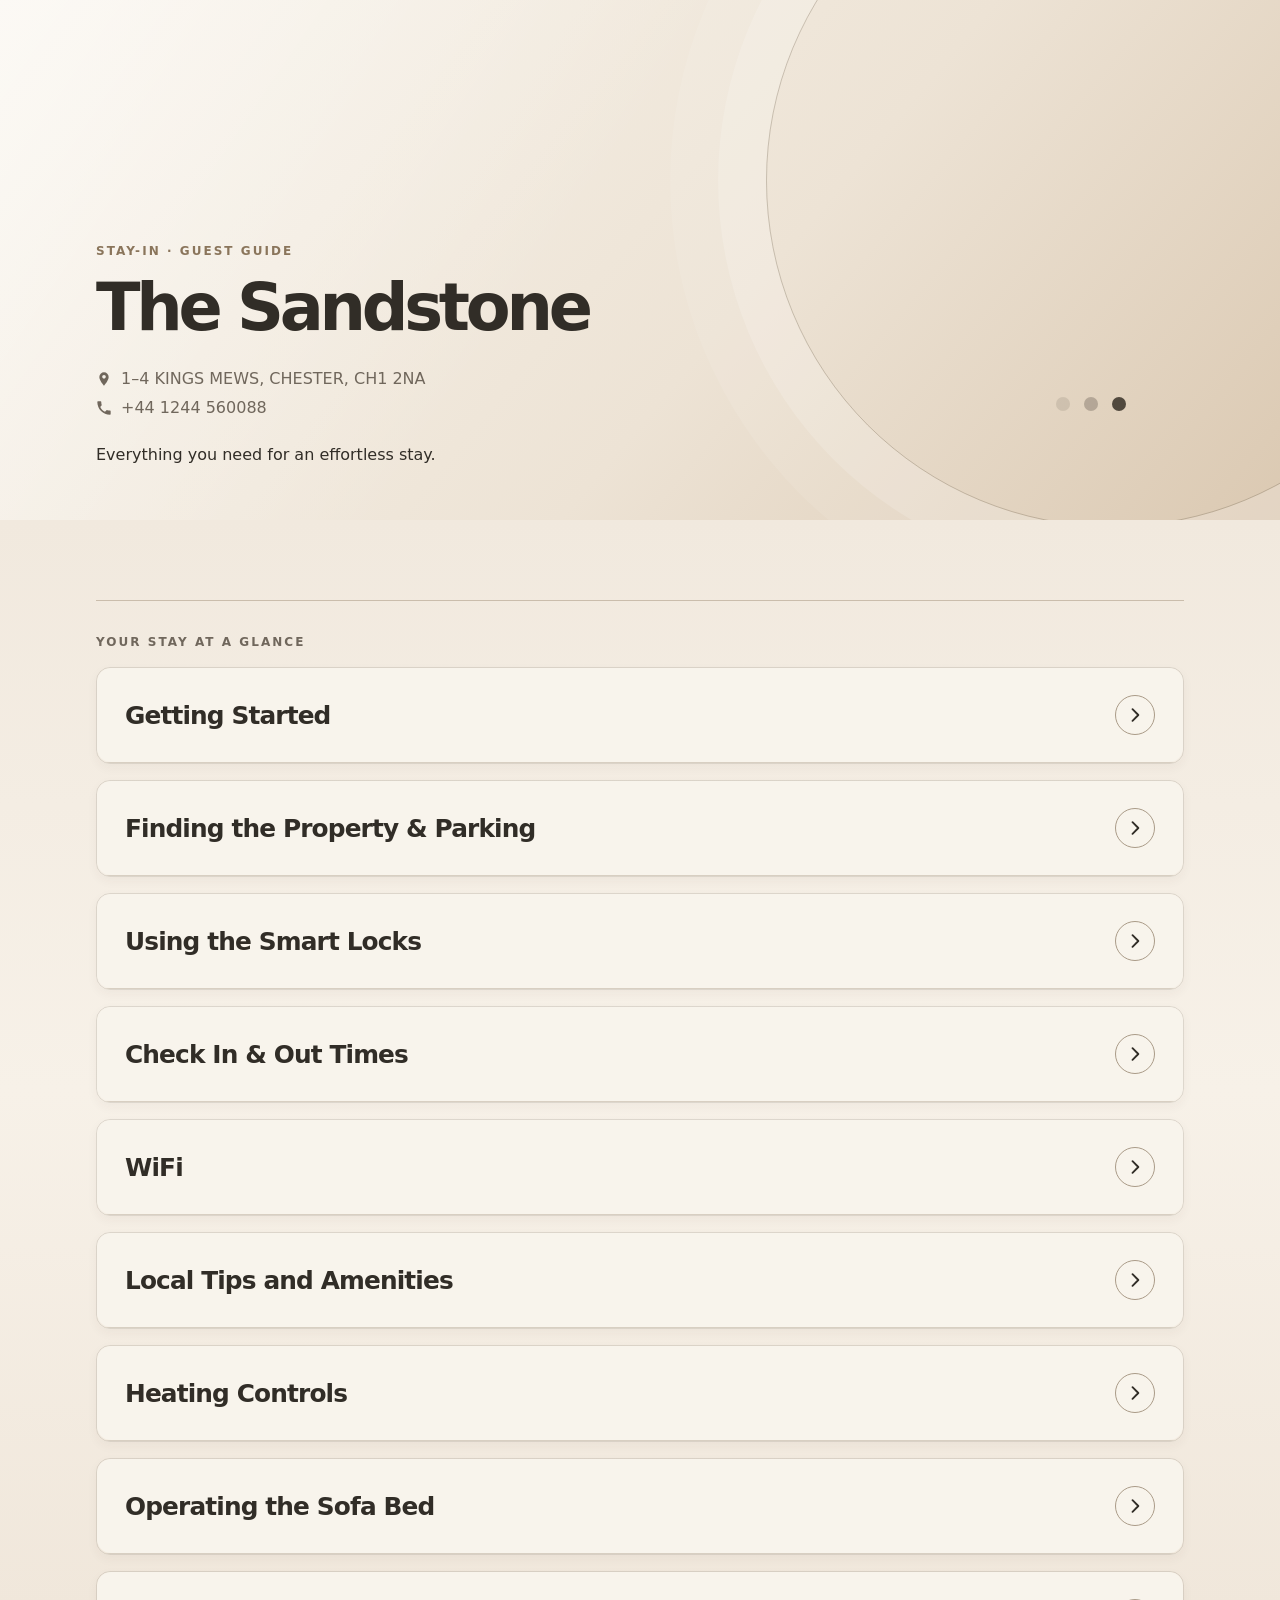
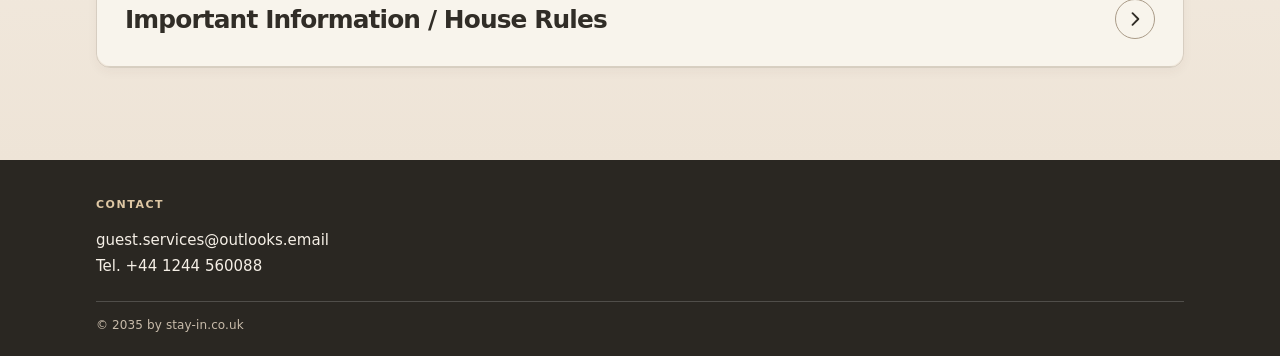
==== the-sandstone/index.html @ 91ca0dc3 "Sandstone_Added" ====
<!doctype html>
<html lang="en">
  <head>
    <meta charset="UTF-8" />
    <meta name="viewport" content="width=device-width, initial-scale=1.0" />
    <meta name="theme-color" content="#e9e1d3" />
    <title>The Sandstone | Guest Guide</title>
    <link rel="icon" type="image/png" href="assets/images/stay-in-favicon.png" />
    <style>
      :root {
        --page: #e8dece;
        --paper: #f8f4ec;
        --card: #f8f4ec;
        --card-soft: #eee5d8;
        --ink: #312d27;
        --muted: #70675c;
        --line: #cabdac;
        --accent: #51493e;
      }

      * { box-sizing: border-box; }
      html { scroll-behavior: smooth; }
      body {
        margin: 0;
        background: radial-gradient(circle at 90% 8%, #faf7f1 0, transparent 28%), var(--page);
        color: var(--ink);
        font-family: Inter, ui-sans-serif, system-ui, -apple-system, BlinkMacSystemFont, "Segoe UI", sans-serif;
        -webkit-font-smoothing: antialiased;
      }
      button, a { font: inherit; }
      .shell { width: min(100%, 1280px); margin: auto; overflow: hidden; }

      .hero {
        min-height: 520px;
        display: flex;
        align-items: flex-end;
        padding: 0 7.5% 56px;
        position: relative;
        overflow: hidden;
        isolation: isolate;
        background:
          linear-gradient(124deg, rgba(255,255,255,.45), transparent 45%),
          linear-gradient(130deg, #f9f5ed 0%, #ede3d5 58%, #dbc9b2 100%);
      }
      .hero::before, .hero::after { content: ""; position: absolute; z-index: -1; border-radius: 50%; pointer-events: none; }
      .hero::before { width: min(54vw, 700px); aspect-ratio: 1; right: -14%; top: -32%; border: 1px solid rgba(84,71,54,.25); box-shadow: 0 0 0 48px rgba(255,255,255,.15), 0 0 0 96px rgba(255,255,255,.08); }
      .hero::after { width: 14px; height: 14px; right: 12%; bottom: 21%; background: var(--accent); box-shadow: -28px 0 0 rgba(81,73,62,.32), -56px 0 0 rgba(81,73,62,.14); }
      .hero-content { max-width: 720px; animation: rise .8s cubic-bezier(.2,.7,.2,1) both; }
      .eyebrow { margin: 0 0 18px; color: #8a755b; font-size: 12px; letter-spacing: .17em; text-transform: uppercase; font-weight: 700; }
      h1 { margin: 0 0 30px; color: var(--ink); font-size: clamp(2.7rem, 5.1vw, 5rem); font-weight: 650; line-height: .96; letter-spacing: -.065em; }
      .details { display: grid; gap: 10px; color: var(--muted); font-size: 16px; }
      .detail { display: flex; align-items: center; gap: 9px; }
      .detail svg { width: 16px; height: 16px; fill: currentColor; flex: none; }
      .intro { margin: 28px 0 0; font-size: 16px; color: var(--ink); }

      main {
        padding: 80px 7.5% 92px;
        background: linear-gradient(180deg, #f1e9de 0%, #f7f1e8 46%, #eee4d7 100%);
      }
      .rule { height: 1px; background: var(--line); margin: 0 0 34px; }
      .guide-kicker { color: var(--muted); margin-bottom: 18px; }
      .guide { display: grid; gap: 16px; }
      .guide-item { border-radius: 14px; overflow: hidden; border: 1px solid rgba(69,58,44,.14); box-shadow: 0 4px 11px rgba(70,55,35,.045); }
      .guide-card {
        border: 0;
        border-radius: 14px;
        background: var(--card);
        min-height: 94px;
        width: 100%;
        padding: 20px 28px;
        color: var(--ink);
        display: flex;
        align-items: center;
        justify-content: space-between;
        cursor: pointer;
        text-align: left;
        box-shadow: none;
        transition: transform .42s cubic-bezier(.2,.7,.2,1), background .42s ease, box-shadow .42s ease;
      }
      .guide-card:hover, .guide-card:focus-visible { background: var(--card-soft); transform: translateY(-2px); box-shadow: 0 12px 25px rgba(51,43,31,.10); outline: none; }
      .guide-card[aria-expanded="true"] { border-radius: 14px 14px 0 0; background: var(--card-soft); transform: none; }
      .guide-card[aria-expanded="true"] .arrow { transform: rotate(45deg); background: var(--accent); color: #fff; border-color: var(--accent); }
      .guide-card span:first-child { font-weight: 650; font-size: clamp(1.2rem, 2vw, 1.55rem); letter-spacing: -.035em; }
      .arrow { display: grid; place-items: center; width: 40px; height: 40px; border: 1px solid #aa9b88; border-radius: 50%; background: transparent; color: var(--ink); flex: none; }
      .arrow svg { width: 20px; height: 20px; fill: none; stroke: currentColor; stroke-width: 2.25; stroke-linecap: round; stroke-linejoin: round; }
      .arrow { transition: transform .42s cubic-bezier(.2,.7,.2,1), background .42s ease; }
      .guide-panel { display: grid; grid-template-rows: 0fr; background: var(--card-soft); border-top: 1px solid rgba(73,61,46,.13); transition: grid-template-rows .48s cubic-bezier(.2,.7,.2,1); }
      .guide-panel[hidden] { display: grid; }
      .guide-panel.open { grid-template-rows: 1fr; }
      .guide-panel > div { min-height: 0; overflow: hidden; opacity: 0; transform: translateY(-8px); transition: opacity .3s ease, transform .4s cubic-bezier(.2,.7,.2,1); }
      .guide-panel.open > div { opacity: 1; transform: translateY(0); transition-delay: .12s; }
      .guide-panel p { margin: 0; padding: 22px 28px 28px; color: var(--muted); font-size: 16px; line-height: 1.65; max-width: 720px; }
      .welcome-message { max-width: 820px; padding: 28px 28px 34px; }
      .welcome-message .welsh { margin: 0 0 7px; color: #8b5b3e; font-size: 11px; font-weight: 750; letter-spacing: .15em; text-transform: uppercase; }
      .welcome-message h3 { margin: 0 0 22px; color: var(--ink); font-size: clamp(1.8rem, 4vw, 2.75rem); font-weight: 650; line-height: .98; letter-spacing: -.06em; }
      .guide-panel .welcome-message p { max-width: none; padding: 0; font-size: 16px; }
      .guide-panel .welcome-message p + p { margin-top: 17px; }
      .property-details { padding: 22px 0 0; }
      .guide-panel .property-details > h3 { margin: 0 28px 16px; color: var(--ink); font-size: clamp(1.25rem, 2vw, 1.55rem); font-weight: 650; line-height: 1.1; letter-spacing: -.04em; }
      .guide-panel .property-details p { max-width: none; padding: 0 28px; }
      .guide-panel .property-details > p:last-child { padding-bottom: 28px; }
      .guide-panel .property-details p + p { margin-top: 17px; }
      .property-reference-image { margin: 24px 0 0; overflow: hidden; }
      .property-reference-image img { display: block; width: 100%; height: auto; }
      .property-reference-image.hot-tub-image { aspect-ratio: 2.7 / 1; }
      .property-reference-image.hot-tub-image img { height: 100%; object-fit: cover; object-position: center 78%; }
      .property-reference-image + p { margin-top: 20px; }
      .satnav-links { display: flex; flex-wrap: wrap; gap: 9px; padding: 17px 28px 0; }
      .satnav-links a { display: inline-flex; align-items: center; gap: 8px; padding: 8px 12px 8px 9px; border: 1px solid rgba(73,61,46,.18); border-radius: 999px; color: var(--ink); background: rgba(255,255,255,.32); font-size: 13px; font-weight: 650; text-decoration: none; transition: transform .2s ease, background .2s ease; }
      .satnav-links a:hover { transform: translateY(-1px); background: #fffaf2; }
      .satnav-mark { display: grid; place-items: center; width: 21px; height: 21px; border-radius: 50%; background: var(--ink); color: #f8f1e6; font-size: 10px; font-weight: 750; }
      .satnav-links a.what3words { padding-right: 14px; }
      .property-video { display: block; width: 100%; margin-top: 22px; aspect-ratio: 16 / 9; background: #2a2722; cursor: pointer; }
      .written-directions { padding: 24px 28px 30px; }
      .guide-panel .written-directions p { padding: 0; max-width: none; }
      .guide-panel .written-directions-copy p + p { margin-top: 15px; }
      .written-directions-button { margin-top: 15px; border: 0; border-radius: 999px; padding: 11px 17px; background: var(--ink); color: #f7f1e8; font: inherit; font-size: 14px; font-weight: 650; cursor: pointer; transition: transform .2s ease, background .2s ease; }
      .written-directions-button:hover { background: var(--accent); transform: translateY(-1px); }
      .written-directions-copy { display: none; margin-top: 17px; padding-top: 17px; border-top: 1px solid rgba(73,61,46,.13); }
      .written-directions-copy.is-visible { display: block; }
      .written-directions-copy h3 { margin: 0 0 13px; color: var(--ink); font-size: 18px; font-weight: 650; letter-spacing: -.035em; }
      .written-directions-copy a { color: var(--ink); text-underline-offset: 3px; }
      .house-rules { max-width: 800px; padding: 22px 28px 32px; }
      .house-rules section { padding: 19px 0; border-top: 1px solid rgba(73,61,46,.13); }
      .house-rules section:first-child { border-top: 0; padding-top: 0; }
      .house-rules h3 { margin: 0 0 8px; color: var(--ink); font-size: 12px; font-weight: 750; letter-spacing: .1em; line-height: 1.3; }
      .guide-panel .house-rules p { max-width: none; padding: 0; font-size: 15px; line-height: 1.65; }
      .guide-panel .house-rules p + p { margin-top: 12px; }
      .heating-guide { display: grid; gap: 18px; width: 100%; padding: 22px 28px 32px; }
      .heating-guide section { padding: 22px; border: 1px solid rgba(73,61,46,.13); border-radius: 10px; background: rgba(255,255,255,.18); }
      .heating-guide h3 { margin: 0 0 13px; color: var(--ink); font-size: clamp(1.25rem, 2vw, 1.55rem); font-weight: 650; letter-spacing: -.04em; }
      .guide-panel .heating-guide p { max-width: none; padding: 0; font-size: 15px; line-height: 1.68; }
      .guide-panel .heating-guide p + p { margin-top: 14px; }
      .heating-apartment { display: grid; grid-template-columns: minmax(0, 1fr) minmax(160px, 230px); align-items: center; gap: 26px; }
      .heating-apartment figure { margin: 0; border-radius: 8px; overflow: hidden; }
      .heating-apartment img { display: block; width: 100%; height: auto; }
      .heating-apartment.radiator-control { grid-template-columns: minmax(0, 1fr) minmax(230px, 315px); }
      .local-guide { display: grid; gap: 34px; padding: 22px 28px 32px; }
      .local-feature { display: grid; grid-template-columns: repeat(2, minmax(0, 1fr)); align-items: center; gap: clamp(24px, 4vw, 54px); }
      .local-feature.reverse .local-copy { order: 2; }
      .local-feature.reverse .local-image { order: 1; }
      .local-copy h3 { margin: 0 0 13px; color: var(--ink); font-size: clamp(1.35rem, 2.5vw, 2rem); font-weight: 650; line-height: 1.02; letter-spacing: -.05em; }
      .guide-panel .local-copy p { max-width: none; padding: 0; font-size: 15px; line-height: 1.7; }
      .local-image { margin: 0; overflow: hidden; border-radius: 10px; height: clamp(220px, 22vw, 290px); background: #d8caba; }
      .local-image img { width: 100%; height: 100%; display: block; object-fit: cover; transition: transform .7s cubic-bezier(.2,.7,.2,1); }
      .local-feature:hover img { transform: scale(1.035); }

      footer { background: #2a2722; color: #f5efe6; padding: 38px 7.5% 24px; }
      .footer-top { min-height: 0; padding-bottom: 26px; }
      .footer-label { margin: 0 0 12px; color: #dec7a4; font-size: 11px; letter-spacing: .14em; text-transform: uppercase; font-weight: 700; }
      .footer-top > section:first-child { display: none; }
      .contact { display: flex; flex-direction: column; align-items: flex-start; gap: 8px; }
      .contact a { color: #f5efe6; text-decoration: none; display: block; font-size: 15px; transition: color .2s ease; }
      .contact a:hover { color: #dec7a4; }
      .copyright { border-top: 1px solid rgba(255,255,255,.18); padding-top: 16px; color: #c8bbaa; font-size: 12px; letter-spacing: .01em; }

      @keyframes rise { from { opacity: 0; transform: translateY(22px); } to { opacity: 1; transform: translateY(0); } }
      #site-loader { position: fixed; z-index: 9999; inset: 0; display: grid; place-items: center; overflow: hidden; background: #e8dece; transition: opacity .5s ease, visibility .5s step-end; }
      #site-loader span { position: relative; display: block; width: fit-content; color: #3b3329; font-family: Inter, ui-sans-serif, system-ui, -apple-system, BlinkMacSystemFont, "Segoe UI", sans-serif; font-size: clamp(1.35rem, 3.2vw, 2.65rem); font-weight: 650; line-height: .96; letter-spacing: -.065em; text-shadow: 0 1px 0 rgba(255,255,255,.72), 0 6px 12px rgba(58,48,35,.12); animation: logo-spin 1.3s cubic-bezier(.25,.7,.25,1) both; }
      #site-loader.hide { opacity: 0; visibility: hidden; pointer-events: none; }
      @keyframes logo-spin { 0% { opacity: 0; filter: blur(3px); transform: perspective(900px) rotateY(-15deg) translateY(12px) scale(.97); } 38% { opacity: 1; filter: blur(0); } 72% { transform: perspective(900px) rotateY(3deg) translateY(0) scale(1.008); } 100% { transform: perspective(900px) rotateY(0) translateY(0) scale(1); } }

      @media (max-width: 640px) {
        .hero { min-height: 440px; padding: 0 24px 38px; }
        .hero::before { width: 330px; right: -42%; top: -15%; }
        .hero::after { right: 11%; bottom: 16%; }
        h1 { margin-bottom: 21px; }
        .details, .intro { font-size: 15px; }
        main { padding: 52px 20px 64px; }
        .rule { margin-bottom: 34px; }
        .guide { gap: 12px; }
        .guide-card { min-height: 80px; border-radius: 12px; padding: 16px 19px; }
        .guide-item, .guide-card[aria-expanded="true"] { border-radius: 12px; }
        .guide-card[aria-expanded="true"] { border-radius: 12px 12px 0 0; }
        .guide-panel p { padding: 18px 19px 24px; font-size: 15px; }
        .welcome-message { padding: 22px 19px 28px; }
        .guide-panel .welcome-message p { font-size: 15px; }
        .property-details { padding-top: 18px; }
        .guide-panel .property-details > h3 { margin: 0 19px 14px; }
        .guide-panel .property-details p { padding: 0 19px; }
        .guide-panel .property-details > p:last-child { padding-bottom: 24px; }
        .property-reference-image { margin-top: 20px; }
        .property-reference-image.hot-tub-image { aspect-ratio: 1.75 / 1; }
        .satnav-links { padding: 15px 19px 0; }
        .property-video { margin-top: 18px; }
        .written-directions { padding: 20px 19px 25px; }
        .house-rules { padding: 18px 19px 26px; }
        .guide-panel .house-rules p { font-size: 14px; }
        .heating-guide { padding: 18px 19px 26px; gap: 12px; }
        .heating-guide section { padding: 18px; }
        .guide-panel .heating-guide p { font-size: 14px; }
        .heating-apartment { grid-template-columns: 1fr; }
        .heating-apartment.radiator-control { grid-template-columns: 1fr; }
        .heating-apartment figure { width: min(250px, 100%); }
        .heating-apartment.radiator-control figure { width: min(320px, 100%); }
        .local-guide { gap: 28px; padding: 18px 19px 26px; }
        .local-feature, .local-feature.reverse { grid-template-columns: 1fr; gap: 18px; }
        .local-feature.reverse .local-copy, .local-feature.reverse .local-image { order: initial; }
        .guide-panel .local-copy p { font-size: 14px; }
        .local-image { height: 220px; }
        .arrow { width: 36px; height: 36px; }
        .arrow svg { width: 19px; height: 19px; }
        footer { padding: 32px 28px 22px; }
        .footer-top { min-height: 0; }
      }
    </style>
  </head>
  <body>
    <div id="site-loader" aria-hidden="true"><span>stay-in.co.uk</span></div>
    <div class="shell">
      <header class="hero">
        <div class="hero-content">
          <p class="eyebrow">stay-in · Guest Guide</p>
          <h1>The Sandstone</h1>
          <div class="details">
            <div class="detail"><svg viewBox="0 0 24 24" aria-hidden="true"><path d="M12 2a7 7 0 0 0-7 7c0 5.3 7 13 7 13s7-7.7 7-13a7 7 0 0 0-7-7Zm0 9.5A2.5 2.5 0 1 1 12 6a2.5 2.5 0 0 1 0 5.5Z"/></svg>1–4 KINGS MEWS, CHESTER, CH1 2NA</div>
            <div class="detail"><svg viewBox="0 0 24 24" aria-hidden="true"><path d="M6.6 10.8c1.5 3 3.9 5.4 6.9 6.9l2.3-2.3c.3-.3.8-.4 1.2-.2 1.3.4 2.7.6 4.1.6.5 0 .9.4.9.9V21c0 .6-.4 1-.9 1C10.5 22 2 13.5 2 2.9c0-.5.4-.9.9-.9H7c.5 0 .9.4.9.9 0 1.4.2 2.8.6 4.1.1.4 0 .9-.2 1.2l-1.7 1.8Z"/></svg>+44 1244 560088</div>
          </div>
          <p class="intro">Everything you need for an effortless stay.</p>
        </div>
      </header>

      <main>
        <div class="rule"></div>
        <p class="eyebrow guide-kicker">Your stay at a glance</p>
        <section class="guide" aria-label="Guest guide">
          <div class="guide-item"><button class="guide-card" aria-expanded="false"><span>Getting Started</span><span class="arrow"><svg viewBox="0 0 24 24"><path d="m9 5 7 7-7 7"/></svg></span></button><div class="guide-panel" hidden><div><div class="welcome-message"><h3>Welcome to Chester!</h3><p>We're thrilled to have you as our guests and hope your stay here exceeds all expectations.</p><p>Whether you're here for a peaceful retreat, an exciting adventure, or a productive work trip, we've crafted this space to cater to your every need.</p><p>Should you require any assistance or have questions during your stay, please don't hesitate to reach out. You can easily contact us via your booking platform, or even drop us an email! We're dedicated to ensuring your time here is flawless and unforgettable.</p><p>Relax, explore, and make yourself comfortable. Our House, is your Home.</p></div></div></div></div>
          <div class="guide-item"><button class="guide-card" aria-expanded="false"><span>Finding the Property &amp; Parking</span><span class="arrow"><svg viewBox="0 0 24 24"><path d="m9 5 7 7-7 7"/></svg></span></button><div class="guide-panel" hidden><div><div class="property-details"><h3>Finding The Sandstone</h3><p>As you approach Chester city centre, follow <strong>St Oswald’s Way (A5268)</strong> and remain on this road until you reach <strong>The Bars</strong> roundabout.</p><figure class="property-reference-image"><img src="assets/images/sandstone-grosvenor-park-road.png" alt="Route along Grosvenor Park Road" /></figure><p>At The Bars roundabout, follow the signs for <strong>Grosvenor Park Road</strong> and take the exit that runs alongside Grosvenor Park.</p><figure class="property-reference-image"><img src="assets/images/sandstone-st-oswalds-way.png" alt="Approaching The Bars roundabout on St Oswald's Way" /></figure><p>Continue straight along Grosvenor Park Road, with Grosvenor Park on your right-hand side. Stay on this road and continue past the park entrance.</p><figure class="property-reference-image"><img src="assets/images/sandstone-the-bars-roundabout.png" alt="The Bars roundabout showing the route towards Grosvenor Park Road" /></figure><p>A short distance further on, turn left onto <strong>Bath Street</strong>. It is a small residential street, so please slow down as you approach the turning — it can be easy to miss if you are unfamiliar with the area.</p><figure class="property-reference-image"><img src="assets/images/sandstone-turn-bath-street.png" alt="Turning onto Bath Street" /></figure><p>Continue along Bath Street as shown below.</p><figure class="property-reference-image"><img src="assets/images/sandstone-bath-street.png" alt="Bath Street approach to The Sandstone" /></figure><p>The Sandstone entrance is shown below.</p><figure class="property-reference-image"><img src="assets/images/sandstone-entrance.png" alt="The Sandstone entrance on Bath Street" /></figure></div></div></div></div>
          <div class="guide-item"><button class="guide-card" aria-expanded="false"><span>Using the Smart Locks</span><span class="arrow"><svg viewBox="0 0 24 24"><path d="m9 5 7 7-7 7"/></svg></span></button><div class="guide-panel" hidden><div><div class="property-details"><p>Use the video below to help you with our smart locks. If you would like a written guide, please click the button below the video.</p><video class="property-video" controls playsinline preload="metadata" aria-label="How to use the Yale Smart Latch"><source src="assets/videos/yale-smart-latch.mp4" type="video/mp4" />Your browser does not support embedded video.</video><div class="written-directions"><p>Want a written guide to using the smart lock? Click the button below.</p><button class="written-directions-button" type="button" aria-expanded="false">Click here</button><div class="written-directions-copy"><p>Place the palm of your hand over the blank screen. Remove your hand once you hear a chime. You should now see the numbers visible on the key-pad.</p><p>Enter the 6 digit code we have provided on your booking chat and press the * (STAR) button. You should hear another chime. Twist the lock and the door should open.</p><p>After about 5 seconds, the door will lock behind you, and the code will need to be re-entered to open the door from the outside.</p><p><strong>Having problems?</strong> Please get in touch and we will be able to help.</p></div></div></div></div></div></div>
          <div class="guide-item"><button class="guide-card" aria-expanded="false"><span>Check In & Out Times</span><span class="arrow"><svg viewBox="0 0 24 24"><path d="m9 5 7 7-7 7"/></svg></span></button><div class="guide-panel" hidden><div><p>Check-in: <strong>3PM</strong><br />Check-out: <strong>10AM</strong><br /><small>(Unless pre-arranged with your host)</small></p></div></div></div>
          <div class="guide-item"><button class="guide-card" aria-expanded="false"><span>WiFi</span><span class="arrow"><svg viewBox="0 0 24 24"><path d="m9 5 7 7-7 7"/></svg></span></button><div class="guide-panel" hidden><div><p>Please connect to <strong>Outlooks Guest</strong> (or a similarly named Outlooks WiFi network). You will be asked to enter your email address before connecting.<br /><br />If you have any issues getting online, please contact your host.</p></div></div></div>
          <div class="guide-item"><button class="guide-card" aria-expanded="false"><span>Local Tips and Amenities</span><span class="arrow"><svg viewBox="0 0 24 24"><path d="m9 5 7 7-7 7"/></svg></span></button><div class="guide-panel" hidden><div><div class="local-guide">
            <article class="local-feature"><div class="local-copy"><h3>The Botanist Chester</h3><p>For a relaxed evening in the city, The Botanist is a stylish spot for botanical cocktails, sharing plates and a lively atmosphere after a day exploring Chester.</p></div><figure class="local-image"><img src="assets/images/tudor-local-botanist.png" alt="An elegant botanical cocktail bar" /></figure></article>
            <article class="local-feature reverse"><div class="local-copy"><h3>Chester Zoo</h3><p>One of the UK’s best-loved wildlife attractions, Chester Zoo offers acres of habitats, gardens and animal encounters — an easy full day out for couples, friends and families.</p></div><figure class="local-image"><img src="assets/images/tudor-local-chester-zoo.png" alt="Giraffes in a leafy zoo habitat" /></figure></article>
            <article class="local-feature"><div class="local-copy"><h3>Chester Cathedral</h3><p>Step inside more than a thousand years of history at Chester Cathedral, where striking Gothic architecture, peaceful cloisters and the city’s historic streets meet.</p></div><figure class="local-image"><img src="assets/images/tudor-local-chester-cathedral.png" alt="Chester Cathedral on a sunlit historic street" /></figure></article>
          </div></div></div></div>
          <div class="guide-item"><button class="guide-card" aria-expanded="false"><span>Heating Controls</span><span class="arrow"><svg viewBox="0 0 24 24"><path d="m9 5 7 7-7 7"/></svg></span></button><div class="guide-panel" hidden><div><div class="heating-guide">
            <section><div class="heating-apartment radiator-control"><div><h3>Electric Radiators</h3><p>There are electric radiators in each room. To turn on the heating, press the <strong>“Power”</strong> button on the radiator to light up the screen.</p><p>Once the screen is on, use the up and down arrows to select your desired temperature. Please allow a little time for the room to warm up.</p></div><figure><img src="assets/images/electric-radiator-control.png" alt="Electronic radiator control" /></figure></div></section>
          </div></div></div></div>
          <div class="guide-item"><button class="guide-card" aria-expanded="false"><span>Operating the Sofa Bed</span><span class="arrow"><svg viewBox="0 0 24 24"><path d="m9 5 7 7-7 7"/></svg></span></button><div class="guide-panel" hidden><div><div class="property-details"><p>Please watch the video below to help you operate the sofabed. If you would like a written description, please click the button below the video.</p><video class="property-video" controls playsinline preload="metadata" aria-label="How to operate the sofa bed"><source src="assets/videos/sofa-bed-guide.mp4" type="video/mp4" />Your browser does not support embedded video.</video><div class="written-directions"><p>Want a written guide to operating the sofa bed? Click the button below.</p><button class="written-directions-button" type="button" aria-expanded="false">Click here</button><div class="written-directions-copy"><p>Bedding is located in the drawer of the sofa. The sofa bed is the middle section of the sofa. Please only allow adults to operate it. Remove the cushions before beginning.</p><p>Please take care when extending the sofa bed, not to trap your foot. Do not stand or sit anywhere on the sofa bed when partially extended. Only use it when fully extended or fully retracted.</p></div></div></div></div></div></div>
          <div class="guide-item"><button class="guide-card" aria-expanded="false"><span>Important Information / House Rules</span><span class="arrow"><svg viewBox="0 0 24 24"><path d="m9 5 7 7-7 7"/></svg></span></button><div class="guide-panel" hidden><div><div class="house-rules">
            <section><h3>ADDITONAL GUESTS</h3><p>Your contract with us is for the number of guests shown on your booking contract. Additional guests may be be charged for.</p></section>
            <section><h3>NOISE AND DISTURBANCE</h3><p>If the property you're staying in has an outside area, please enjoy, but minimise use after 9:30PM to avoid disturbing our neighbours. All guests should be aware that loud music or similar noise shouldn't be heard by our neighbours. Please help us in keeping our relationships strong.</p></section>
            <section><h3>CCTV</h3><p>We use CCTV on the outside areas of this property, and in some cases, we use CCTV in the communal areas of our apartment buildings to make sure everyone is safe and for complience. This CCTV is NOT actively monitored and is only used in cases of emergency and/or investigation. Interfering or tampering with our CCTV systems is a violation of our terms and guests may be asked to leave if an interference occurs.</p></section>
            <section><h3>NO SMOKING</h3><p>All properties are STRICTLY NO-SMOKING. A deep clean charge of £150 - £250 is payable for any guest smoking in our properties. We employ a smoking detection system inside the apartments. If smoking outside, please correctly dispose of any rubbish and do not place in drains.</p></section>
            <section><h3>TV</h3><p>Live TV IS NOT available in all of our properties. In these instances, a smart TV is available. You should use your own logins for Netflix, Prime, etc.. Please make sure you log-out of your account after use.</p></section>
            <section><h3>HAIRDRYER</h3><p>A hairdryer is located with-in one of the bedrooms, usually located in a bedside table. Please return it to this location once used.</p></section>
            <section><h3>SECURITY DEPOSIT (NOT APPLICABLE FOR AIRBNB GUESTS)</h3><p>Your security deposit is normally released within a few days after your check-out. This can take up to 10 working days to show on your credit or debit card, once we have released it, depending on the specific policies of your bank or card provider.</p></section>
            <section><h3>DISHWASHER</h3><p>If a dishwasher is present in your property, we would be grateful if you load your used dishes and set the dishwasher to a thorough wash before you check-out. This greatly helps our cleaning team, in making sure the properties are ready for the following guests.</p></section>
            <section><h3>HEALTH AND SAFTEY</h3><p>Please familiarise yourself with the location of the fire extinguisher. A first aid kit is also provided in the Kitchen Area. Please familiarise yourself with the nearest exit in case of a fire or emergency, which is normally the front or rear entrance of the property.</p><p>In case of an emergency, dial 999 and also alert our team.</p></section>
            <section><h3>IRON &amp; IRONING BOARD</h3><p>There will be an iron and ironing board, either stored in each apartment, or in the common areas. If the iron and ironing Board are shared between apartments, please return it once it has been used for the benefit of other guests.</p></section>
            <section><h3>REFUSE</h3><p>Please dispose of any waste before leaving. Bin bag should be placed in the red bins at the rear of the property. If your property is in Wales, please make sure you sort the recycling, if you're in England, don't worry, it's handled by our waste collection company.</p></section>
            <section><h3>MID STAY CLEANS</h3><p>If you're staying with us for a week or more, and would like a mid-stay clean, please send us a message and we will do our best to help.</p></section>
          </div></div></div></div>
        </section>
      </main>

      <footer>
        <div class="footer-top">
          <section><p class="footer-label">Social</p><div class="socials"><a href="https://www.facebook.com" aria-label="Facebook"><svg viewBox="0 0 24 24"><path d="M22 12a10 10 0 1 0-11.6 9.9v-7H7.9V12h2.5V9.8c0-2.5 1.5-3.9 3.8-3.9 1.1 0 2.2.2 2.2.2v2.4h-1.2c-1.2 0-1.6.8-1.6 1.5V12h2.7l-.4 2.9h-2.3v7A10 10 0 0 0 22 12Z"/></svg></a><a href="https://www.instagram.com/staybrightstone/" aria-label="Instagram"><svg viewBox="0 0 24 24"><path d="M7 2h10a5 5 0 0 1 5 5v10a5 5 0 0 1-5 5H7a5 5 0 0 1-5-5V7a5 5 0 0 1 5-5Zm0 2a3 3 0 0 0-3 3v10a3 3 0 0 0 3 3h10a3 3 0 0 0 3-3V7a3 3 0 0 0-3-3H7Zm5 3.5A4.5 4.5 0 1 1 7.5 12 4.5 4.5 0 0 1 12 7.5Zm0 2A2.5 2.5 0 1 0 14.5 12 2.5 2.5 0 0 0 12 9.5ZM17.8 6.2a1.2 1.2 0 1 1-1.2-1.2 1.2 1.2 0 0 1 1.2 1.2Z"/></svg></a><a href="https://www.tiktok.com" aria-label="TikTok"><svg viewBox="0 0 24 24"><path d="M16.7 2c.3 2.4 1.7 3.8 4 4v3.2a8 8 0 0 1-4-1.2v7.1a6.4 6.4 0 1 1-5.5-6.3V12a3.3 3.3 0 1 0 2.3 3.1V2h3.2Z"/></svg></a></div></section>
          <section class="contact"><p class="footer-label">Contact</p><a href="mailto:guest.services@outlooks.email">guest.services@outlooks.email</a><a href="tel:+441244560088">Tel. +44 1244 560088</a></section>
        </div>
        <div class="copyright">© 2035 by stay-in.co.uk</div>
      </footer>
    </div>
    <script>
      document.querySelectorAll('.guide-card').forEach((card) => card.addEventListener('click', () => {
        const panel = card.nextElementSibling;
        const isOpen = card.getAttribute('aria-expanded') === 'true';
        window.clearTimeout(panel.closeTimer);
        card.setAttribute('aria-expanded', String(!isOpen));
        panel.classList.toggle('open', !isOpen);
        panel.hidden = false;
        if (isOpen) panel.closeTimer = window.setTimeout(() => { panel.hidden = true; }, 480);
      }));
      document.querySelectorAll('.written-directions-button').forEach((button) => button.addEventListener('click', () => {
        const copy = button.nextElementSibling;
        const isOpen = button.getAttribute('aria-expanded') === 'true';
        button.setAttribute('aria-expanded', String(!isOpen));
        button.textContent = isOpen ? 'Click here' : 'Hide written directions';
        copy.classList.toggle('is-visible', !isOpen);
      }));
    </script>
    <script>window.setTimeout(() => document.querySelector('#site-loader').classList.add('hide'), 1500);</script>
  </body>
</html>
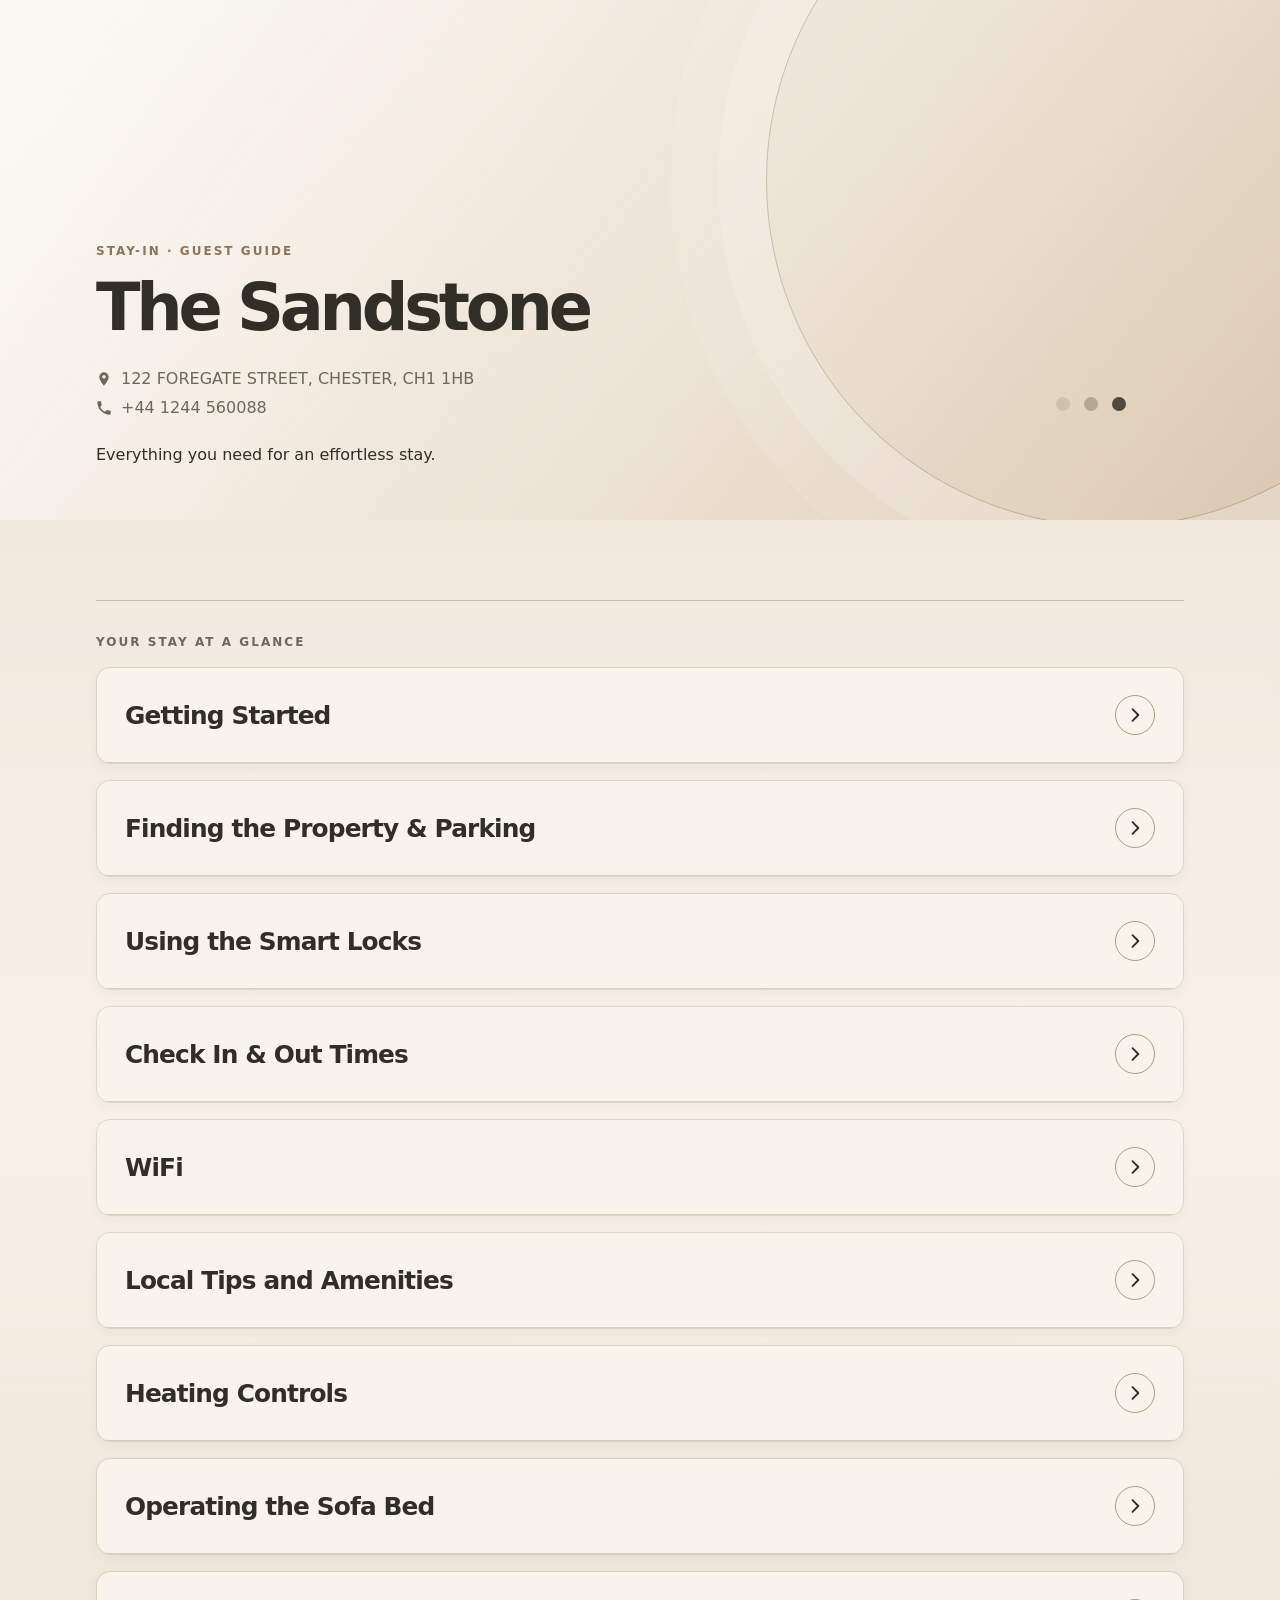
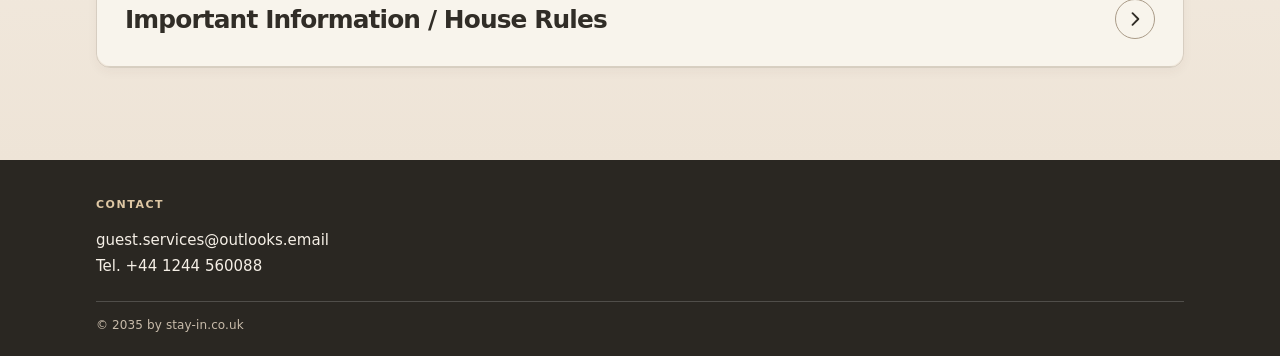
==== commit 98909d3c: "Sandstone-Update" ====
--- a/the-sandstone/index.html
+++ b/the-sandstone/index.html
@@ -105,7 +105,7 @@
       .property-reference-image.hot-tub-image { aspect-ratio: 2.7 / 1; }
       .property-reference-image.hot-tub-image img { height: 100%; object-fit: cover; object-position: center 78%; }
       .property-reference-image + p { margin-top: 20px; }
-      .satnav-links { display: flex; flex-wrap: wrap; gap: 9px; padding: 17px 28px 0; }
+      .satnav-links { display: flex; flex-wrap: wrap; gap: 9px; padding: 17px 28px 14px; }
       .satnav-links a { display: inline-flex; align-items: center; gap: 8px; padding: 8px 12px 8px 9px; border: 1px solid rgba(73,61,46,.18); border-radius: 999px; color: var(--ink); background: rgba(255,255,255,.32); font-size: 13px; font-weight: 650; text-decoration: none; transition: transform .2s ease, background .2s ease; }
       .satnav-links a:hover { transform: translateY(-1px); background: #fffaf2; }
       .satnav-mark { display: grid; place-items: center; width: 21px; height: 21px; border-radius: 50%; background: var(--ink); color: #f8f1e6; font-size: 10px; font-weight: 750; }
@@ -181,7 +181,7 @@
         .guide-panel .property-details > p:last-child { padding-bottom: 24px; }
         .property-reference-image { margin-top: 20px; }
         .property-reference-image.hot-tub-image { aspect-ratio: 1.75 / 1; }
-        .satnav-links { padding: 15px 19px 0; }
+        .satnav-links { padding: 15px 19px 13px; }
         .property-video { margin-top: 18px; }
         .written-directions { padding: 20px 19px 25px; }
         .house-rules { padding: 18px 19px 26px; }
@@ -213,7 +213,7 @@
           <p class="eyebrow">stay-in · Guest Guide</p>
           <h1>The Sandstone</h1>
           <div class="details">
-            <div class="detail"><svg viewBox="0 0 24 24" aria-hidden="true"><path d="M12 2a7 7 0 0 0-7 7c0 5.3 7 13 7 13s7-7.7 7-13a7 7 0 0 0-7-7Zm0 9.5A2.5 2.5 0 1 1 12 6a2.5 2.5 0 0 1 0 5.5Z"/></svg>1–4 KINGS MEWS, CHESTER, CH1 2NA</div>
+            <div class="detail"><svg viewBox="0 0 24 24" aria-hidden="true"><path d="M12 2a7 7 0 0 0-7 7c0 5.3 7 13 7 13s7-7.7 7-13a7 7 0 0 0-7-7Zm0 9.5A2.5 2.5 0 1 1 12 6a2.5 2.5 0 0 1 0 5.5Z"/></svg>122 FOREGATE STREET, CHESTER, CH1 1HB</div>
             <div class="detail"><svg viewBox="0 0 24 24" aria-hidden="true"><path d="M6.6 10.8c1.5 3 3.9 5.4 6.9 6.9l2.3-2.3c.3-.3.8-.4 1.2-.2 1.3.4 2.7.6 4.1.6.5 0 .9.4.9.9V21c0 .6-.4 1-.9 1C10.5 22 2 13.5 2 2.9c0-.5.4-.9.9-.9H7c.5 0 .9.4.9.9 0 1.4.2 2.8.6 4.1.1.4 0 .9-.2 1.2l-1.7 1.8Z"/></svg>+44 1244 560088</div>
           </div>
           <p class="intro">Everything you need for an effortless stay.</p>
@@ -225,7 +225,7 @@
         <p class="eyebrow guide-kicker">Your stay at a glance</p>
         <section class="guide" aria-label="Guest guide">
           <div class="guide-item"><button class="guide-card" aria-expanded="false"><span>Getting Started</span><span class="arrow"><svg viewBox="0 0 24 24"><path d="m9 5 7 7-7 7"/></svg></span></button><div class="guide-panel" hidden><div><div class="welcome-message"><h3>Welcome to Chester!</h3><p>We're thrilled to have you as our guests and hope your stay here exceeds all expectations.</p><p>Whether you're here for a peaceful retreat, an exciting adventure, or a productive work trip, we've crafted this space to cater to your every need.</p><p>Should you require any assistance or have questions during your stay, please don't hesitate to reach out. You can easily contact us via your booking platform, or even drop us an email! We're dedicated to ensuring your time here is flawless and unforgettable.</p><p>Relax, explore, and make yourself comfortable. Our House, is your Home.</p></div></div></div></div>
-          <div class="guide-item"><button class="guide-card" aria-expanded="false"><span>Finding the Property &amp; Parking</span><span class="arrow"><svg viewBox="0 0 24 24"><path d="m9 5 7 7-7 7"/></svg></span></button><div class="guide-panel" hidden><div><div class="property-details"><h3>Finding The Sandstone</h3><p>As you approach Chester city centre, follow <strong>St Oswald’s Way (A5268)</strong> and remain on this road until you reach <strong>The Bars</strong> roundabout.</p><figure class="property-reference-image"><img src="assets/images/sandstone-grosvenor-park-road.png" alt="Route along Grosvenor Park Road" /></figure><p>At The Bars roundabout, follow the signs for <strong>Grosvenor Park Road</strong> and take the exit that runs alongside Grosvenor Park.</p><figure class="property-reference-image"><img src="assets/images/sandstone-st-oswalds-way.png" alt="Approaching The Bars roundabout on St Oswald's Way" /></figure><p>Continue straight along Grosvenor Park Road, with Grosvenor Park on your right-hand side. Stay on this road and continue past the park entrance.</p><figure class="property-reference-image"><img src="assets/images/sandstone-the-bars-roundabout.png" alt="The Bars roundabout showing the route towards Grosvenor Park Road" /></figure><p>A short distance further on, turn left onto <strong>Bath Street</strong>. It is a small residential street, so please slow down as you approach the turning — it can be easy to miss if you are unfamiliar with the area.</p><figure class="property-reference-image"><img src="assets/images/sandstone-turn-bath-street.png" alt="Turning onto Bath Street" /></figure><p>Continue along Bath Street as shown below.</p><figure class="property-reference-image"><img src="assets/images/sandstone-bath-street.png" alt="Bath Street approach to The Sandstone" /></figure><p>The Sandstone entrance is shown below.</p><figure class="property-reference-image"><img src="assets/images/sandstone-entrance.png" alt="The Sandstone entrance on Bath Street" /></figure></div></div></div></div>
+          <div class="guide-item"><button class="guide-card" aria-expanded="false"><span>Finding the Property &amp; Parking</span><span class="arrow"><svg viewBox="0 0 24 24"><path d="m9 5 7 7-7 7"/></svg></span></button><div class="guide-panel" hidden><div><div class="property-details"><h3>Finding The Sandstone</h3><div class="satnav-links" aria-label="Open property location in satnav"><a href="https://maps.app.goo.gl/XTyEFn4PXtTUYano7" target="_blank" rel="noopener noreferrer"><span class="satnav-mark">G</span>Google Maps</a><a class="what3words" href="https://w3w.co/helps.barks.career" target="_blank" rel="noopener noreferrer"><span class="satnav-mark">///</span>what3words · ///helps.barks.career</a></div><p>As you approach Chester city centre, follow <strong>St Oswald’s Way (A5268)</strong> and remain on this road until you reach <strong>The Bars</strong> roundabout.</p><figure class="property-reference-image"><img src="assets/images/sandstone-grosvenor-park-road.png" alt="Route along Grosvenor Park Road" /></figure><p>At The Bars roundabout, follow the signs for <strong>Grosvenor Park Road</strong> and take the exit that runs alongside Grosvenor Park.</p><figure class="property-reference-image"><img src="assets/images/sandstone-st-oswalds-way.png" alt="Approaching The Bars roundabout on St Oswald's Way" /></figure><p>Continue straight along Grosvenor Park Road, with Grosvenor Park on your right-hand side. Stay on this road and continue past the park entrance.</p><figure class="property-reference-image"><img src="assets/images/sandstone-the-bars-roundabout.png" alt="The Bars roundabout showing the route towards Grosvenor Park Road" /></figure><p>A short distance further on, turn left onto <strong>Bath Street</strong>. It is a small residential street, so please slow down as you approach the turning — it can be easy to miss if you are unfamiliar with the area.</p><figure class="property-reference-image"><img src="assets/images/sandstone-turn-bath-street.png" alt="Turning onto Bath Street" /></figure><p>Continue along Bath Street as shown below.</p><figure class="property-reference-image"><img src="assets/images/sandstone-bath-street.png" alt="Bath Street approach to The Sandstone" /></figure><p>The Sandstone entrance is shown below.</p><figure class="property-reference-image"><img src="assets/images/sandstone-entrance.png" alt="The Sandstone entrance on Bath Street" /></figure></div></div></div></div>
           <div class="guide-item"><button class="guide-card" aria-expanded="false"><span>Using the Smart Locks</span><span class="arrow"><svg viewBox="0 0 24 24"><path d="m9 5 7 7-7 7"/></svg></span></button><div class="guide-panel" hidden><div><div class="property-details"><p>Use the video below to help you with our smart locks. If you would like a written guide, please click the button below the video.</p><video class="property-video" controls playsinline preload="metadata" aria-label="How to use the Yale Smart Latch"><source src="assets/videos/yale-smart-latch.mp4" type="video/mp4" />Your browser does not support embedded video.</video><div class="written-directions"><p>Want a written guide to using the smart lock? Click the button below.</p><button class="written-directions-button" type="button" aria-expanded="false">Click here</button><div class="written-directions-copy"><p>Place the palm of your hand over the blank screen. Remove your hand once you hear a chime. You should now see the numbers visible on the key-pad.</p><p>Enter the 6 digit code we have provided on your booking chat and press the * (STAR) button. You should hear another chime. Twist the lock and the door should open.</p><p>After about 5 seconds, the door will lock behind you, and the code will need to be re-entered to open the door from the outside.</p><p><strong>Having problems?</strong> Please get in touch and we will be able to help.</p></div></div></div></div></div></div>
           <div class="guide-item"><button class="guide-card" aria-expanded="false"><span>Check In & Out Times</span><span class="arrow"><svg viewBox="0 0 24 24"><path d="m9 5 7 7-7 7"/></svg></span></button><div class="guide-panel" hidden><div><p>Check-in: <strong>3PM</strong><br />Check-out: <strong>10AM</strong><br /><small>(Unless pre-arranged with your host)</small></p></div></div></div>
           <div class="guide-item"><button class="guide-card" aria-expanded="false"><span>WiFi</span><span class="arrow"><svg viewBox="0 0 24 24"><path d="m9 5 7 7-7 7"/></svg></span></button><div class="guide-panel" hidden><div><p>Please connect to <strong>Outlooks Guest</strong> (or a similarly named Outlooks WiFi network). You will be asked to enter your email address before connecting.<br /><br />If you have any issues getting online, please contact your host.</p></div></div></div>
